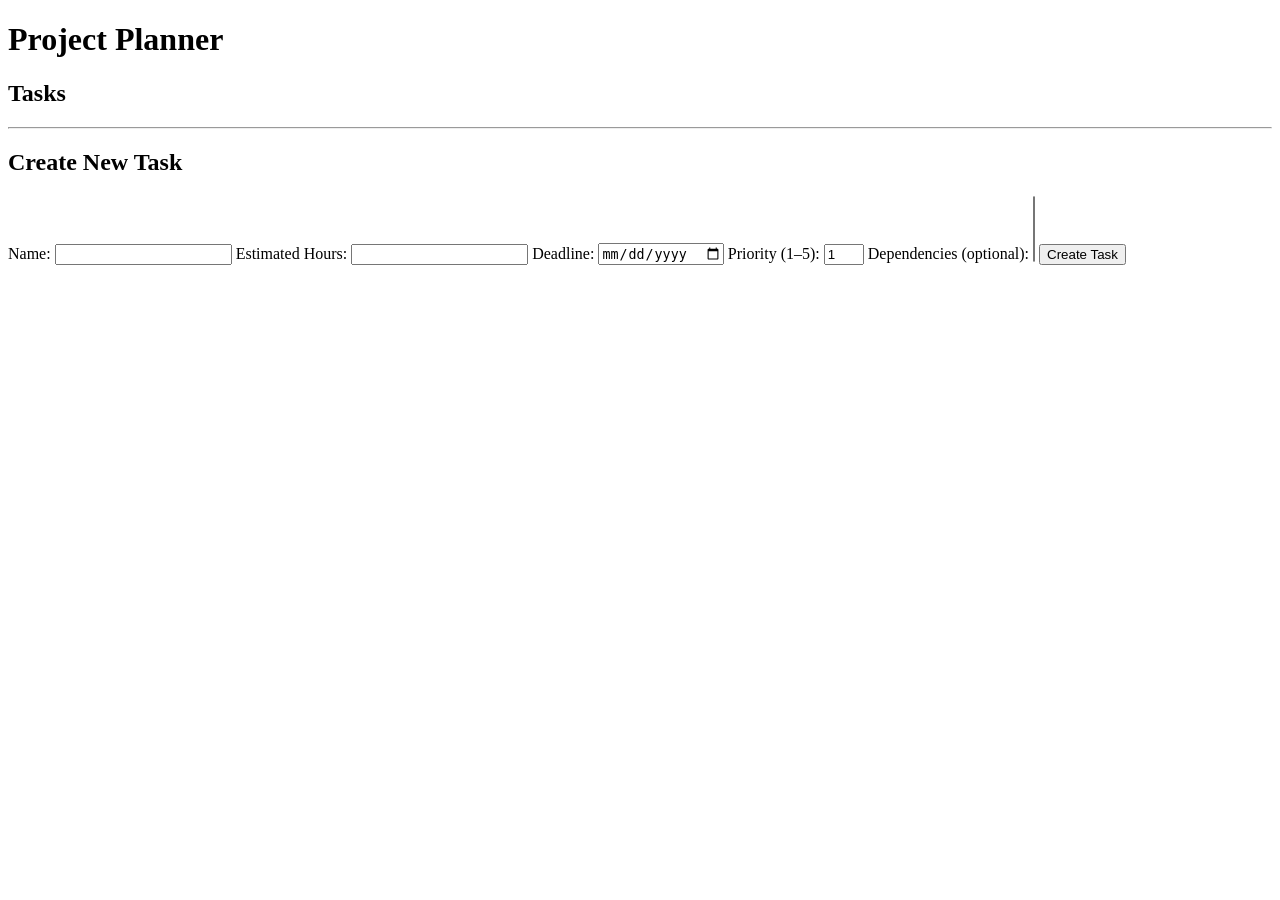
==== frontend/index.html @ 1314a212 "added create task" ====
<!DOCTYPE html>
<html lang="no">
<head>
    <meta charset="UTF-8">
    <title>Project Planner</title>
    <link rel="stylesheet" href="styles.css">
    <script src="app.js" defer></script>
</head>

<body>

    <header>
        <h1>Project Planner</h1>
    </header>

    <main>

        <!-- Task List Section -->
        <section id="task-list-section">
            <h2>Tasks</h2>
            <div id="task-list">
                <!-- Tasks will be inserted here by app.js -->
            </div>
        </section>

        <hr>

        <!-- Create Task Section -->
        <section id="create-task-section">
            <h2>Create New Task</h2>

            <form id="task-form">

                <label for="task-name">Name:</label>
                <input type="text" id="task-name" required>

                <label for="task-hours">Estimated Hours:</label>
                <input type="number" id="task-hours" required>

                <label for="task-deadline">Deadline:</label>
                <input type="date" id="task-deadline" required>

                <label for="task-priority">Priority (1–5):</label>
                <input type="number" id="task-priority" min="1" max="5" value="1" required>

                <label for="task-dependencies">Dependencies (optional):</label>
                <select id="task-dependencies" multiple>
                    <!-- Options will be added dynamically -->
                </select>

                <button type="submit">Create Task</button>
            </form>

            <p id="response"></p>
        </section>

    </main>

</body>
</html>
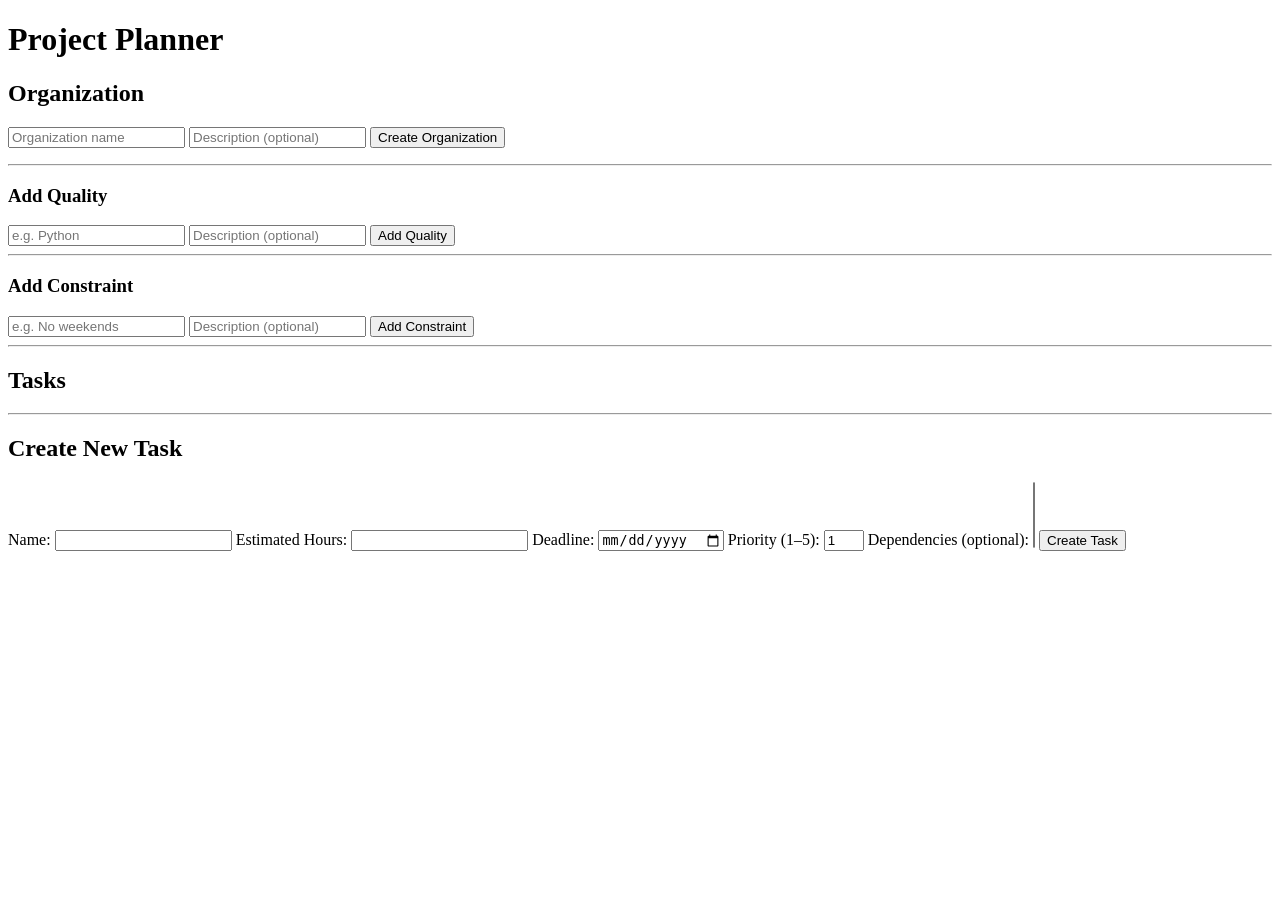
==== commit 44037dd5: "Add organization management features and update UI" ====
--- a/frontend/index.html
+++ b/frontend/index.html
@@ -15,6 +15,43 @@
 
     <main>
 
+        <!-- Organization Section -->
+<section id="org-section">
+    <h2>Organization</h2>
+
+    <!-- Create org -->
+    <div>
+        <input type="text" id="org-name" placeholder="Organization name">
+        <input type="text" id="org-desc" placeholder="Description (optional)">
+        <button onclick="createOrganization()">Create Organization</button>
+        <p id="org-response"></p>
+    </div>
+
+    <!-- Current org status -->
+    <div id="org-status"></div>
+
+    <hr>
+
+    <!-- Add Quality -->
+    <div>
+        <h3>Add Quality</h3>
+        <input type="text" id="quality-name" placeholder="e.g. Python">
+        <input type="text" id="quality-desc" placeholder="Description (optional)">
+        <button onclick="addQuality()">Add Quality</button>
+    </div>
+
+    <hr>
+
+    <!-- Add Constraint -->
+    <div>
+        <h3>Add Constraint</h3>
+        <input type="text" id="constraint-name" placeholder="e.g. No weekends">
+        <input type="text" id="constraint-desc" placeholder="Description (optional)">
+        <button onclick="addConstraint()">Add Constraint</button>
+    </div>
+</section>
+
+<hr>
         <!-- Task List Section -->
         <section id="task-list-section">
             <h2>Tasks</h2>
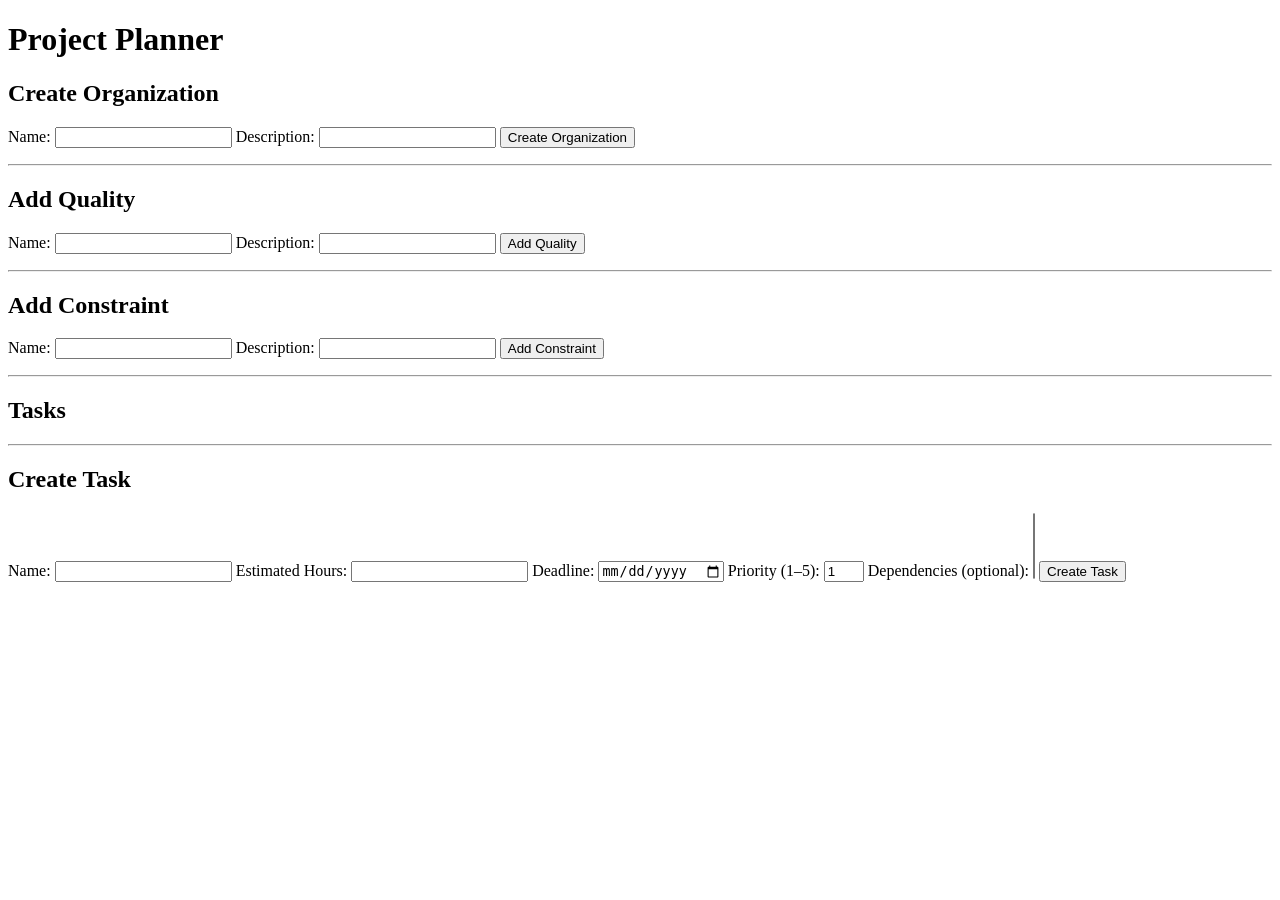
==== commit d92e4c8f: "endret struktur på create org" ====
--- a/frontend/index.html
+++ b/frontend/index.html
@@ -15,56 +15,74 @@
 
     <main>
 
-        <!-- Organization Section -->
-<section id="org-section">
-    <h2>Organization</h2>
+        <!-- Create Organization -->
+        <section id="create-organization-section">
+            <h2>Create Organization</h2>
 
-    <!-- Create org -->
-    <div>
-        <input type="text" id="org-name" placeholder="Organization name">
-        <input type="text" id="org-desc" placeholder="Description (optional)">
-        <button onclick="createOrganization()">Create Organization</button>
-        <p id="org-response"></p>
-    </div>
+            <form id="organization-form">
+                <label for="org-name">Name:</label>
+                <input type="text" id="org-name" required>
 
-    <!-- Current org status -->
-    <div id="org-status"></div>
+                <label for="org-description">Description:</label>
+                <input type="text" id="org-description">
 
-    <hr>
+                <button type="submit">Create Organization</button>
+            </form>
 
-    <!-- Add Quality -->
-    <div>
-        <h3>Add Quality</h3>
-        <input type="text" id="quality-name" placeholder="e.g. Python">
-        <input type="text" id="quality-desc" placeholder="Description (optional)">
-        <button onclick="addQuality()">Add Quality</button>
-    </div>
-
-    <hr>
-
-    <!-- Add Constraint -->
-    <div>
-        <h3>Add Constraint</h3>
-        <input type="text" id="constraint-name" placeholder="e.g. No weekends">
-        <input type="text" id="constraint-desc" placeholder="Description (optional)">
-        <button onclick="addConstraint()">Add Constraint</button>
-    </div>
-</section>
-
-<hr>
-        <!-- Task List Section -->
-        <section id="task-list-section">
-            <h2>Tasks</h2>
-            <div id="task-list">
-                <!-- Tasks will be inserted here by app.js -->
-            </div>
+            <p id="org-response"></p>
         </section>
 
         <hr>
 
-        <!-- Create Task Section -->
+        <!-- Add Qualities -->
+        <section id="add-quality-section">
+            <h2>Add Quality</h2>
+
+            <form id="quality-form">
+                <label for="quality-name">Name:</label>
+                <input type="text" id="quality-name" required>
+
+                <label for="quality-description">Description:</label>
+                <input type="text" id="quality-description">
+
+                <button type="submit">Add Quality</button>
+            </form>
+
+            <p id="quality-response"></p>
+        </section>
+
+        <hr>
+
+        <!-- Add Constraints -->
+        <section id="add-constraint-section">
+            <h2>Add Constraint</h2>
+
+            <form id="constraint-form">
+                <label for="constraint-name">Name:</label>
+                <input type="text" id="constraint-name" required>
+
+                <label for="constraint-description">Description:</label>
+                <input type="text" id="constraint-description">
+
+                <button type="submit">Add Constraint</button>
+            </form>
+
+            <p id="constraint-response"></p>
+        </section>
+
+        <hr>
+
+        <!-- Task List -->
+        <section id="task-list-section">
+            <h2>Tasks</h2>
+            <div id="task-list"></div>
+        </section>
+
+        <hr>
+
+        <!-- Create Task -->
         <section id="create-task-section">
-            <h2>Create New Task</h2>
+            <h2>Create Task</h2>
 
             <form id="task-form">
 
@@ -81,14 +99,12 @@
                 <input type="number" id="task-priority" min="1" max="5" value="1" required>
 
                 <label for="task-dependencies">Dependencies (optional):</label>
-                <select id="task-dependencies" multiple>
-                    <!-- Options will be added dynamically -->
-                </select>
+                <select id="task-dependencies" multiple></select>
 
                 <button type="submit">Create Task</button>
             </form>
 
-            <p id="response"></p>
+            <p id="task-response"></p>
         </section>
 
     </main>
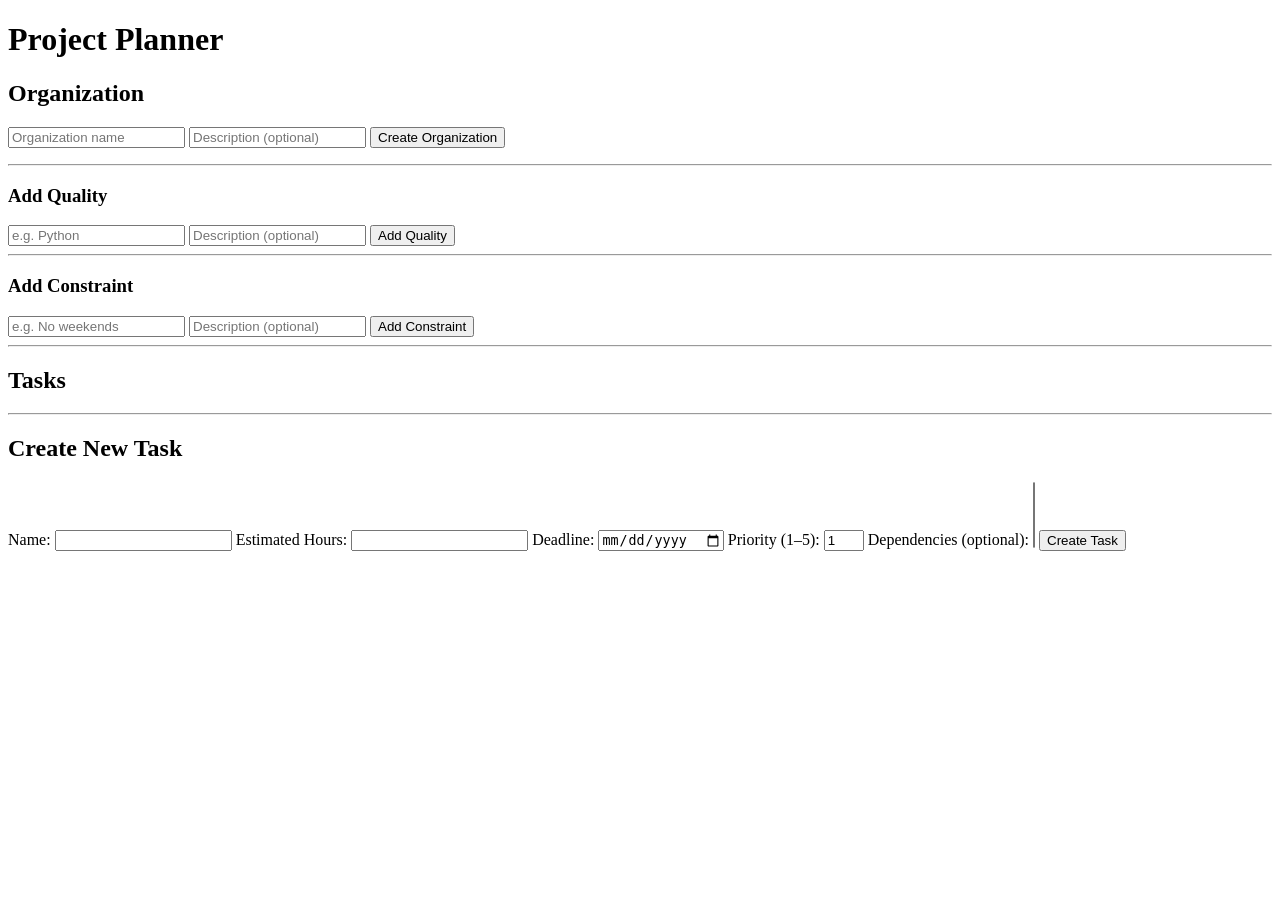
==== commit 059d572c: "Implement organization creation and management features" ====
--- a/frontend/index.html
+++ b/frontend/index.html
@@ -15,74 +15,56 @@
 
     <main>
 
-        <!-- Create Organization -->
-        <section id="create-organization-section">
-            <h2>Create Organization</h2>
+        <!-- Organization Section -->
+<section id="org-section">
+    <h2>Organization</h2>
 
-            <form id="organization-form">
-                <label for="org-name">Name:</label>
-                <input type="text" id="org-name" required>
+    <!-- Create org -->
+    <div>
+        <input type="text" id="org-name" placeholder="Organization name">
+        <input type="text" id="org-description" placeholder="Description (optional)">
+        <button onclick="createOrganization()">Create Organization</button>
+        <p id="org-response"></p>
+    </div>
 
-                <label for="org-description">Description:</label>
-                <input type="text" id="org-description">
+    <!-- Current org status -->
+    <div id="org-status"></div>
 
-                <button type="submit">Create Organization</button>
-            </form>
+    <hr>
 
-            <p id="org-response"></p>
+    <!-- Add Quality -->
+    <div>
+        <h3>Add Quality</h3>
+        <input type="text" id="quality-name" placeholder="e.g. Python">
+        <input type="text" id="quality-desc" placeholder="Description (optional)">
+        <button onclick="addQuality()">Add Quality</button>
+    </div>
+
+    <hr>
+
+    <!-- Add Constraint -->
+    <div>
+        <h3>Add Constraint</h3>
+        <input type="text" id="constraint-name" placeholder="e.g. No weekends">
+        <input type="text" id="constraint-desc" placeholder="Description (optional)">
+        <button onclick="addConstraint()">Add Constraint</button>
+    </div>
+</section>
+
+<hr>
+        <!-- Task List Section -->
+        <section id="task-list-section">
+            <h2>Tasks</h2>
+            <div id="task-list">
+                <!-- Tasks will be inserted here by app.js -->
+            </div>
         </section>
 
         <hr>
 
-        <!-- Add Qualities -->
-        <section id="add-quality-section">
-            <h2>Add Quality</h2>
-
-            <form id="quality-form">
-                <label for="quality-name">Name:</label>
-                <input type="text" id="quality-name" required>
-
-                <label for="quality-description">Description:</label>
-                <input type="text" id="quality-description">
-
-                <button type="submit">Add Quality</button>
-            </form>
-
-            <p id="quality-response"></p>
-        </section>
-
-        <hr>
-
-        <!-- Add Constraints -->
-        <section id="add-constraint-section">
-            <h2>Add Constraint</h2>
-
-            <form id="constraint-form">
-                <label for="constraint-name">Name:</label>
-                <input type="text" id="constraint-name" required>
-
-                <label for="constraint-description">Description:</label>
-                <input type="text" id="constraint-description">
-
-                <button type="submit">Add Constraint</button>
-            </form>
-
-            <p id="constraint-response"></p>
-        </section>
-
-        <hr>
-
-        <!-- Task List -->
-        <section id="task-list-section">
-            <h2>Tasks</h2>
-            <div id="task-list"></div>
-        </section>
-
-        <hr>
-
-        <!-- Create Task -->
+        <!-- Create Task Section -->
         <section id="create-task-section">
-            <h2>Create Task</h2>
+            <h2>Create New Task</h2>
 
             <form id="task-form">
 
@@ -99,12 +81,14 @@
                 <input type="number" id="task-priority" min="1" max="5" value="1" required>
 
                 <label for="task-dependencies">Dependencies (optional):</label>
-                <select id="task-dependencies" multiple></select>
+                <select id="task-dependencies" multiple>
+                    <!-- Options will be added dynamically -->
+                </select>
 
                 <button type="submit">Create Task</button>
             </form>
 
-            <p id="task-response"></p>
+            <p id="response"></p>
         </section>
 
     </main>
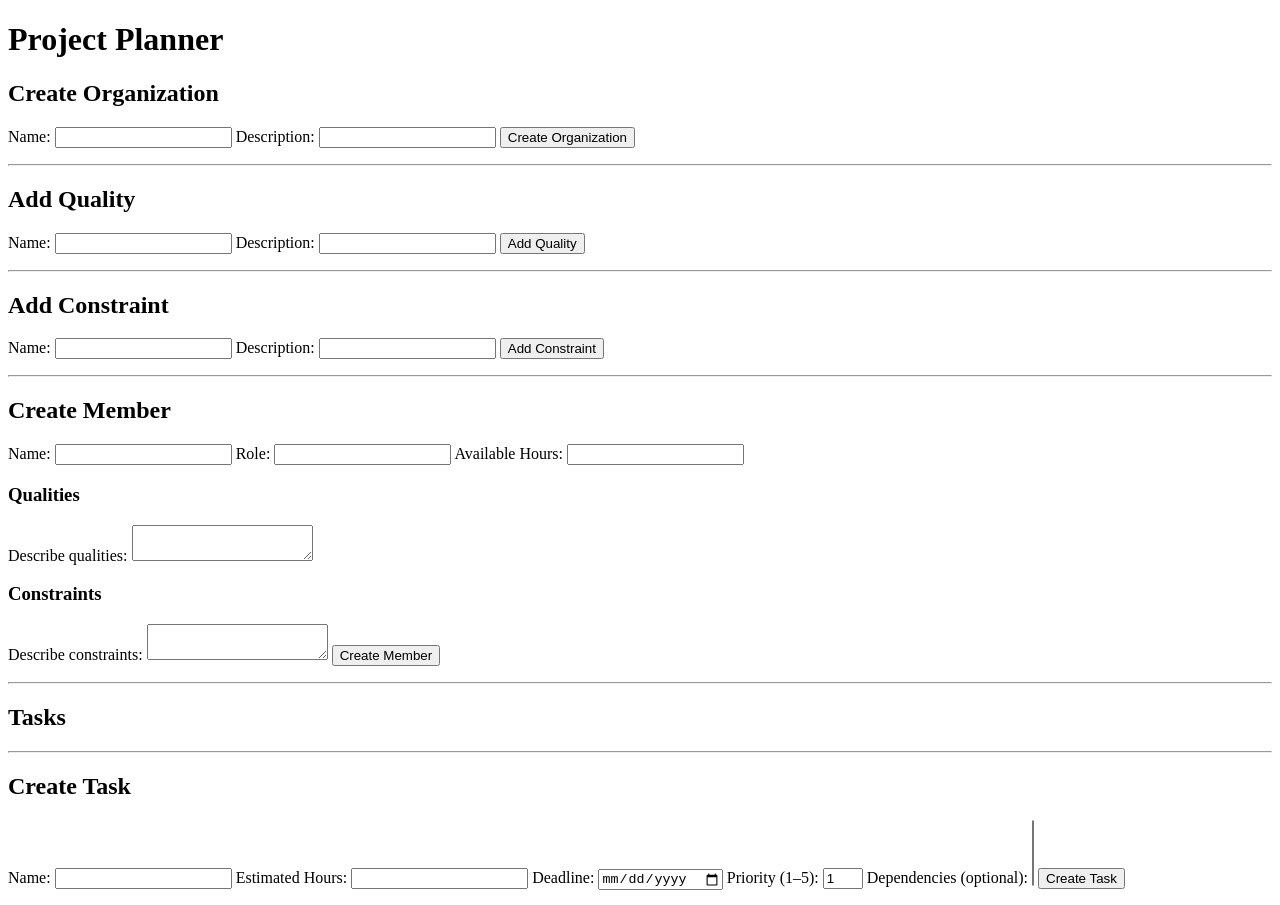
==== commit 6fb83156: "Create member" ====
--- a/frontend/index.html
+++ b/frontend/index.html
@@ -15,56 +15,108 @@
 
     <main>
 
-        <!-- Organization Section -->
-<section id="org-section">
-    <h2>Organization</h2>
+        <!-- Create Organization -->
+        <section id="create-organization-section">
+            <h2>Create Organization</h2>
 
-    <!-- Create org -->
-    <div>
-        <input type="text" id="org-name" placeholder="Organization name">
-        <input type="text" id="org-description" placeholder="Description (optional)">
-        <button onclick="createOrganization()">Create Organization</button>
-        <p id="org-response"></p>
-    </div>
+            <form id="organization-form">
+                <label for="org-name">Name:</label>
+                <input type="text" id="org-name" required>
 
-    <!-- Current org status -->
-    <div id="org-status"></div>
+                <label for="org-description">Description:</label>
+                <input type="text" id="org-description">
 
-    <hr>
+                <button type="submit">Create Organization</button>
+            </form>
 
-    <!-- Add Quality -->
-    <div>
-        <h3>Add Quality</h3>
-        <input type="text" id="quality-name" placeholder="e.g. Python">
-        <input type="text" id="quality-desc" placeholder="Description (optional)">
-        <button onclick="addQuality()">Add Quality</button>
-    </div>
-
-    <hr>
-
-    <!-- Add Constraint -->
-    <div>
-        <h3>Add Constraint</h3>
-        <input type="text" id="constraint-name" placeholder="e.g. No weekends">
-        <input type="text" id="constraint-desc" placeholder="Description (optional)">
-        <button onclick="addConstraint()">Add Constraint</button>
-    </div>
-</section>
-
-<hr>
-        <!-- Task List Section -->
-        <section id="task-list-section">
-            <h2>Tasks</h2>
-            <div id="task-list">
-                <!-- Tasks will be inserted here by app.js -->
-            </div>
+            <p id="org-response"></p>
         </section>
 
         <hr>
 
-        <!-- Create Task Section -->
+        <!-- Add Qualities -->
+        <section id="add-quality-section">
+            <h2>Add Quality</h2>
+
+            <form id="quality-form">
+                <label for="quality-name">Name:</label>
+                <input type="text" id="quality-name" required>
+
+                <label for="quality-description">Description:</label>
+                <input type="text" id="quality-description">
+
+                <button type="submit">Add Quality</button>
+            </form>
+
+            <p id="quality-response"></p>
+        </section>
+
+        <hr>
+
+        <!-- Add Constraints -->
+        <section id="add-constraint-section">
+            <h2>Add Constraint</h2>
+
+            <form id="constraint-form">
+                <label for="constraint-name">Name:</label>
+                <input type="text" id="constraint-name" required>
+
+                <label for="constraint-description">Description:</label>
+                <input type="text" id="constraint-description">
+
+                <button type="submit">Add Constraint</button>
+            </form>
+
+            <p id="constraint-response"></p>
+        </section>
+
+
+        <hr>
+        <!-- Add Members -->
+        <section id="add-member-section">
+            <h2>Create Member</h2>
+
+            <form id="member-form">
+                <label for="member-name">Name:</label>
+                <input type="text" id="member-name" required>
+
+                <label for="member-role">Role:</label>
+                <input type="text" id="member-role" required>
+
+                <label for="member-hours">Available Hours:</label>
+                <input type="number" id="member-hours" required>
+
+                <h3>Qualities</h3>
+                <label for="member-qualities">Describe qualities:</label>
+                <textarea id="member-qualities"></textarea>
+
+                <h3>Constraints</h3>
+                <label for="member-constraints">Describe constraints:</label>
+                <textarea id="member-constraints"></textarea>
+
+                <button type="submit">Create Member</button>
+            </form>
+
+            <p id="member-response"></p>
+
+            <ul id="member-list"></ul>
+        </section>
+
+        <hr>
+
+        
+
+        <!-- Task List -->
+        <section id="task-list-section">
+            <h2>Tasks</h2>
+            <div id="task-list"></div>
+        </section>
+
+        <hr>
+
+        <!-- Create Task -->
         <section id="create-task-section">
-            <h2>Create New Task</h2>
+            <h2>Create Task</h2>
 
             <form id="task-form">
 
@@ -81,14 +133,12 @@
                 <input type="number" id="task-priority" min="1" max="5" value="1" required>
 
                 <label for="task-dependencies">Dependencies (optional):</label>
-                <select id="task-dependencies" multiple>
-                    <!-- Options will be added dynamically -->
-                </select>
+                <select id="task-dependencies" multiple></select>
 
                 <button type="submit">Create Task</button>
             </form>
 
-            <p id="response"></p>
+            <p id="task-response"></p>
         </section>
 
     </main>
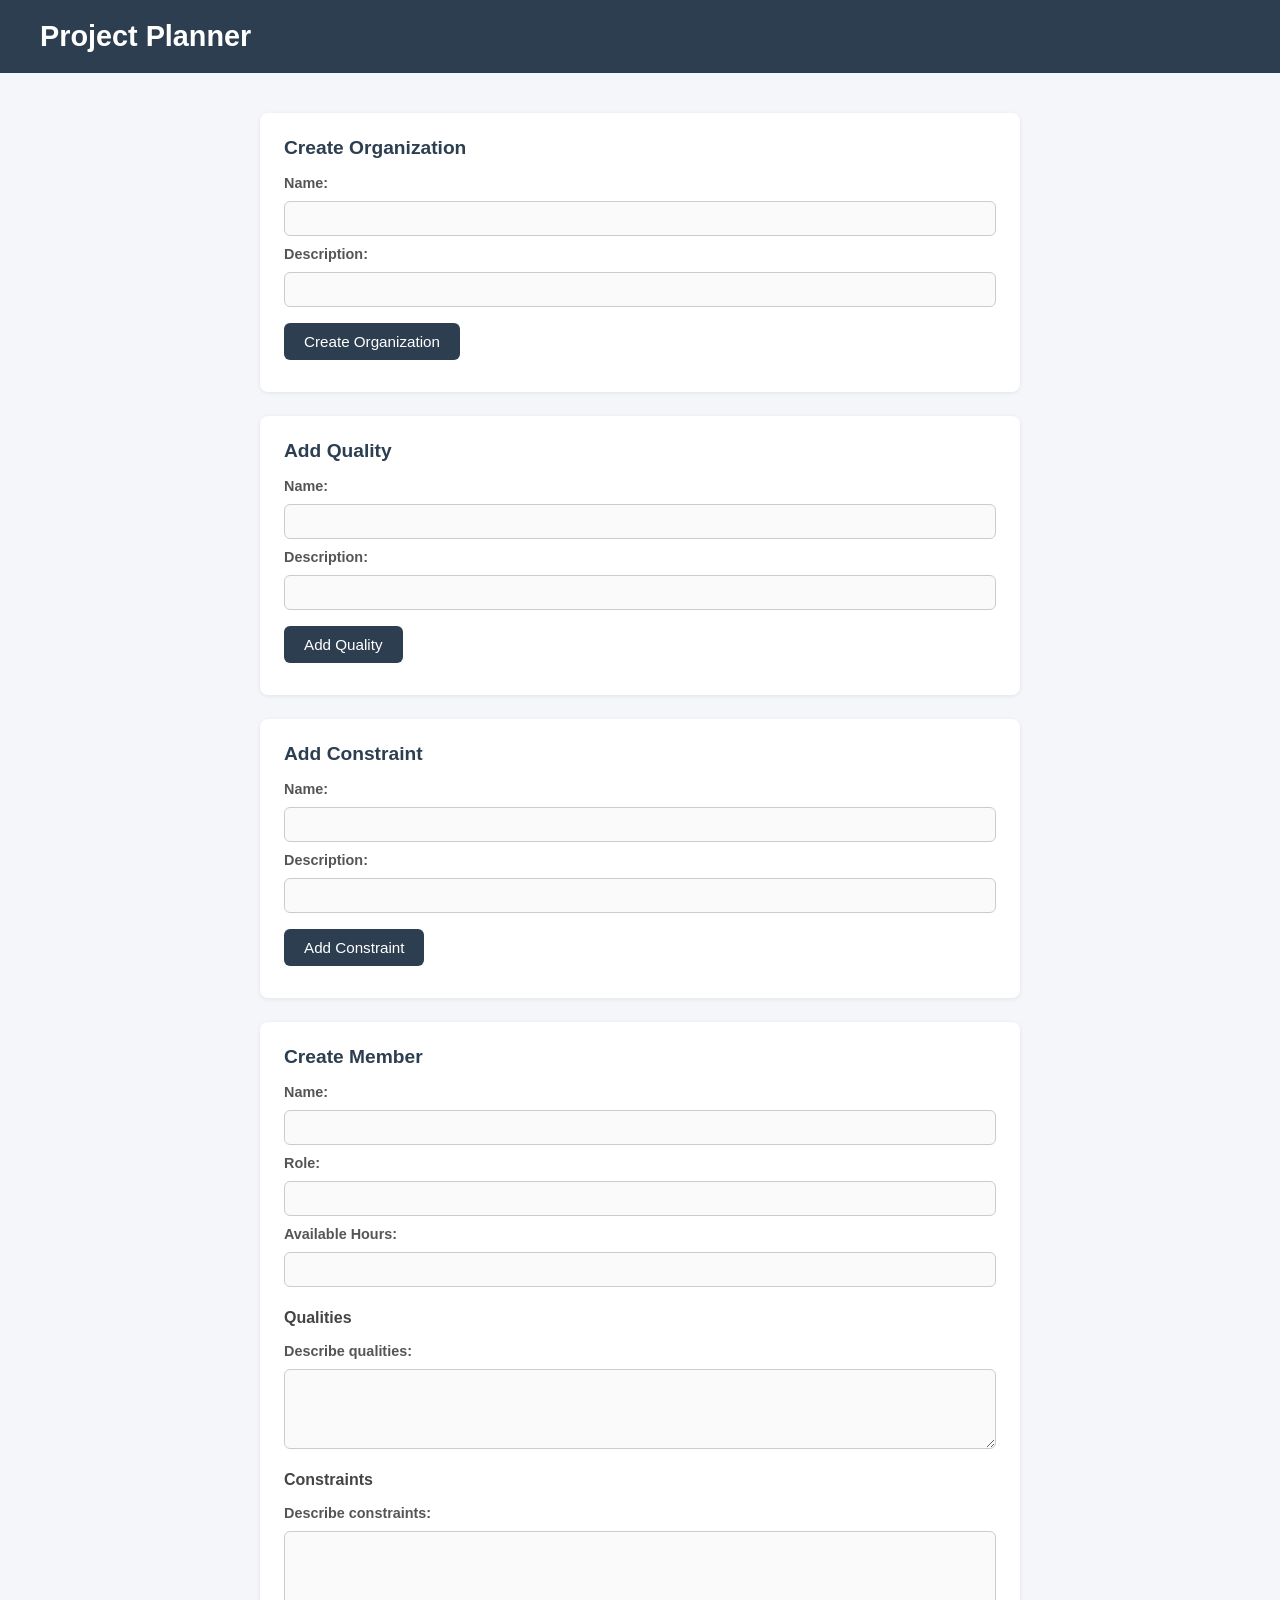
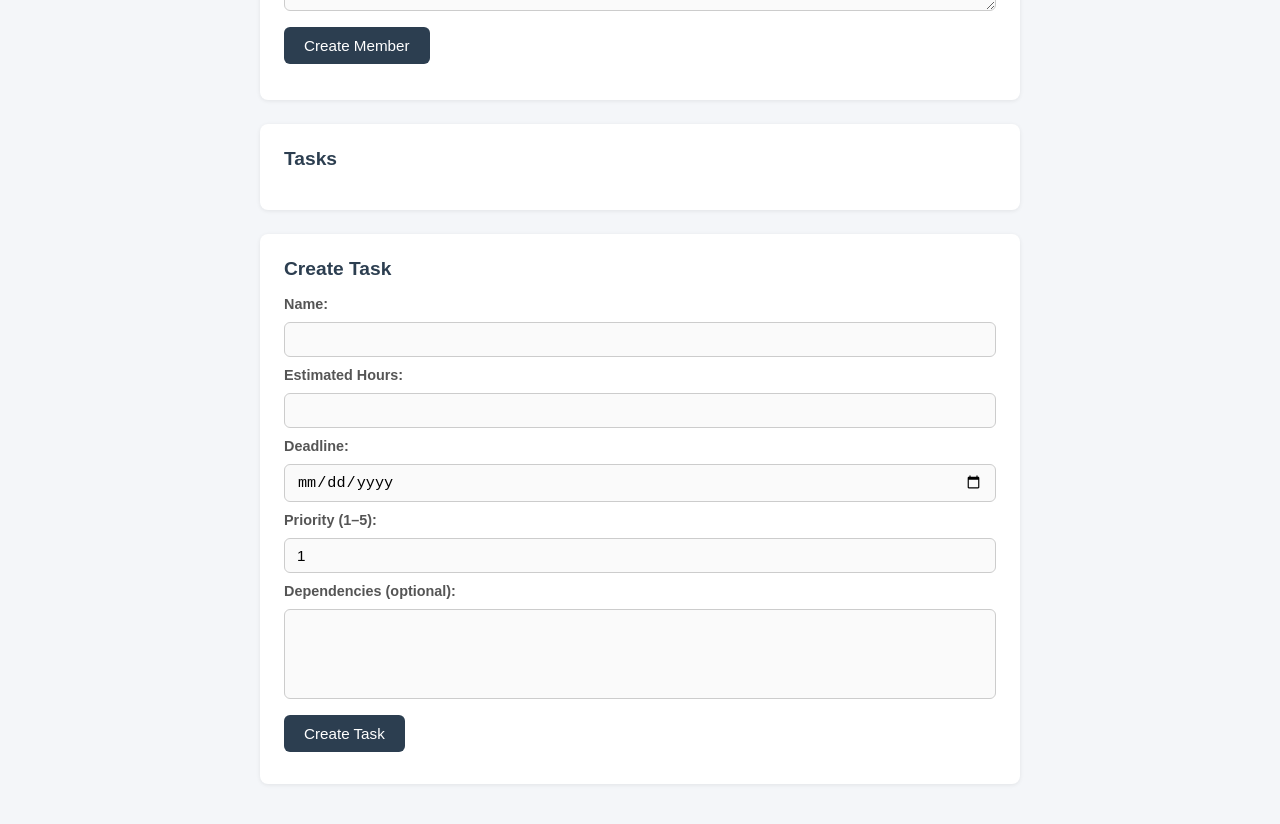
==== commit 2dc7f882: "org" ====
--- a/frontend/index.html
+++ b/frontend/index.html
@@ -144,4 +144,4 @@
     </main>
 
 </body>
-</html>
+</html>
--- a/frontend/styles.css
+++ b/frontend/styles.css
@@ -0,0 +1,129 @@
+* {
+    box-sizing: border-box;
+    margin: 0;
+    padding: 0;
+}
+
+body {
+    font-family: 'Segoe UI', sans-serif;
+    background-color: #f4f6f9;
+    color: #333;
+}
+
+header {
+    background-color: #2c3e50;
+    color: white;
+    padding: 20px 40px;
+}
+
+header h1 {
+    font-size: 1.8rem;
+}
+
+main {
+    max-width: 800px;
+    margin: 40px auto;
+    padding: 0 20px;
+}
+
+section {
+    background: white;
+    border-radius: 8px;
+    padding: 24px;
+    margin-bottom: 24px;
+    box-shadow: 0 1px 4px rgba(0,0,0,0.08);
+}
+
+h2 {
+    font-size: 1.2rem;
+    margin-bottom: 16px;
+    color: #2c3e50;
+}
+
+h3 {
+    font-size: 1rem;
+    margin: 12px 0 6px;
+    color: #444;
+}
+
+/* Stack all form fields vertically */
+form {
+    display: flex;
+    flex-direction: column;
+    gap: 10px;
+}
+
+label {
+    font-weight: 600;
+    font-size: 0.9rem;
+    color: #555;
+}
+
+input[type="text"],
+input[type="number"],
+input[type="date"],
+textarea,
+select {
+    width: 100%;
+    padding: 8px 12px;
+    border: 1px solid #ccc;
+    border-radius: 6px;
+    font-size: 0.95rem;
+    background: #fafafa;
+}
+
+select[multiple] {
+    height: 90px;
+}
+
+textarea {
+    height: 80px;
+    resize: vertical;
+}
+
+button {
+    margin-top: 6px;
+    padding: 10px 20px;
+    background-color: #2c3e50;
+    color: white;
+    border: none;
+    border-radius: 6px;
+    font-size: 0.95rem;
+    cursor: pointer;
+    width: fit-content;
+}
+
+button:hover {
+    background-color: #3d5166;
+}
+
+/* Response messages */
+p[id$="-response"] {
+    margin-top: 8px;
+    font-size: 0.9rem;
+}
+
+/* Task cards in the task list */
+.task-item {
+    background: #f0f4f8;
+    border-left: 4px solid #2c3e50;
+    border-radius: 4px;
+    padding: 12px 16px;
+    margin-bottom: 10px;
+    font-size: 0.9rem;
+    line-height: 1.7;
+}
+
+ul#member-list {
+    margin-top: 12px;
+    padding-left: 16px;
+}
+
+ul#member-list li {
+    font-size: 0.9rem;
+    margin-bottom: 4px;
+}
+
+hr {
+    display: none; /* sections already have spacing, hr is redundant */
+}
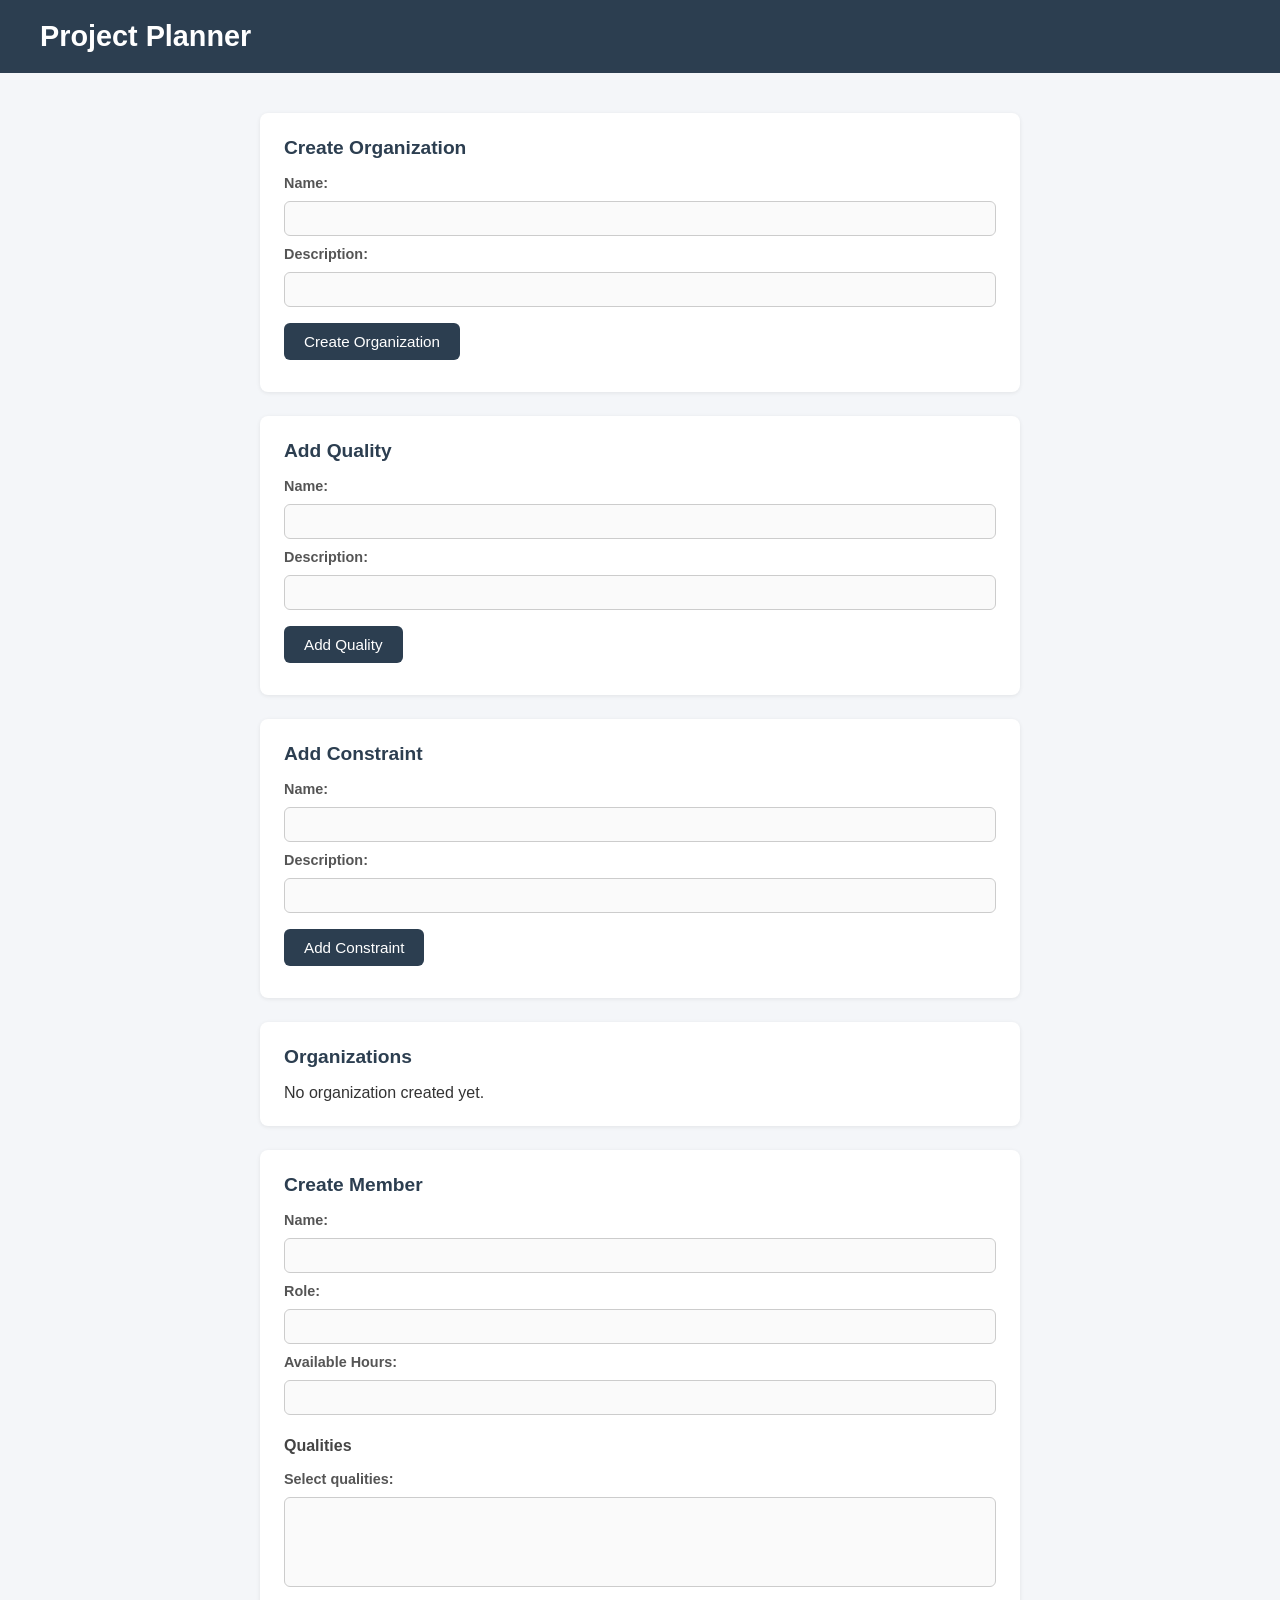
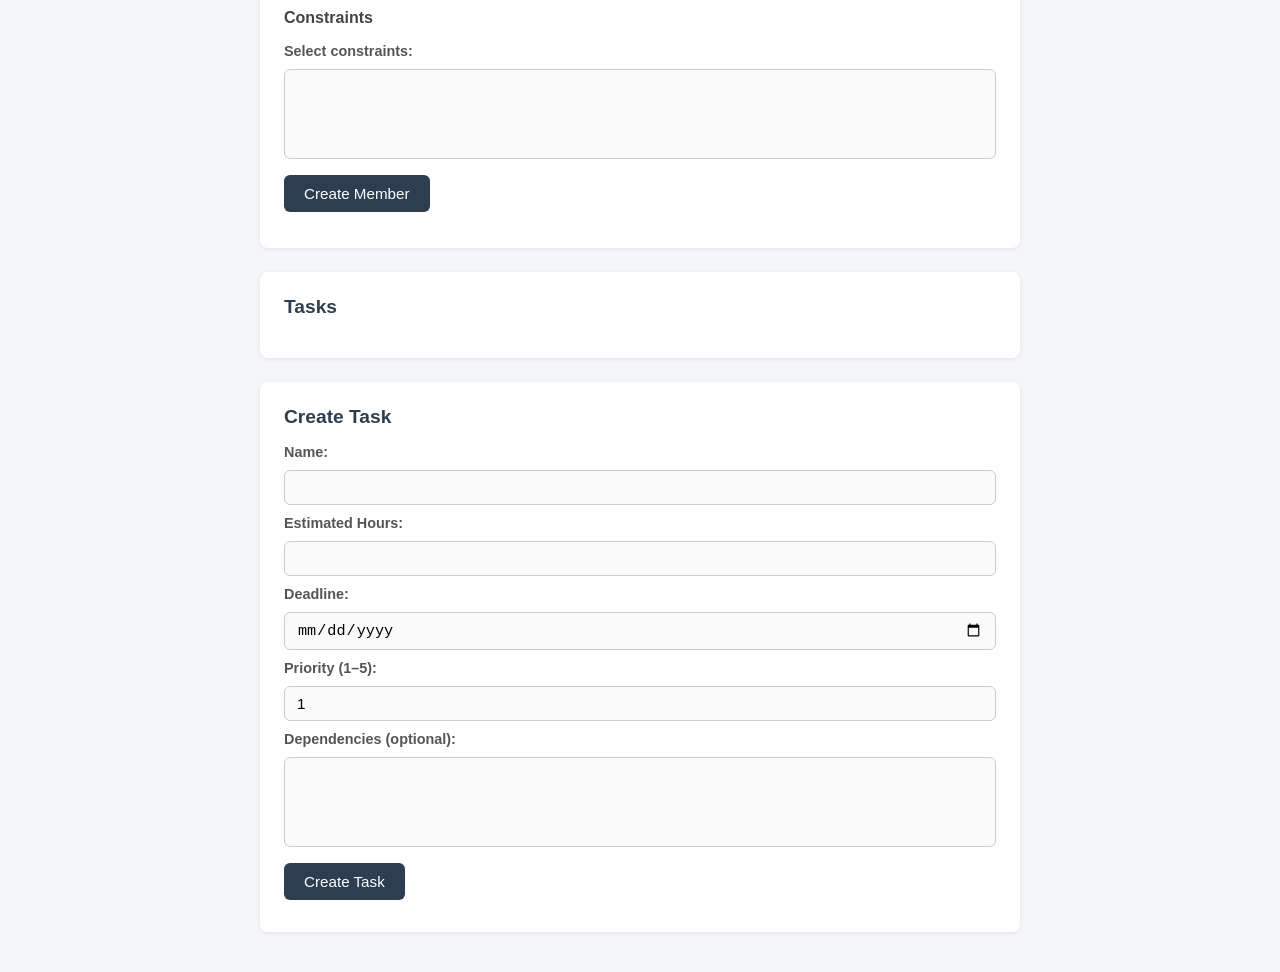
==== commit ec8bae67: "Fikset organisasjoner/select for qualities-constraints" ====
--- a/frontend/index.html
+++ b/frontend/index.html
@@ -70,6 +70,11 @@
             <p id="constraint-response"></p>
         </section>
 
+        <section id="organization-list-section">
+            <h2>Organizations</h2>
+            <div id="organization-list"></div>
+        </section>
+
 
         <hr>
         <!-- Add Members -->
@@ -87,12 +92,12 @@
                 <input type="number" id="member-hours" required>
 
                 <h3>Qualities</h3>
-                <label for="member-qualities">Describe qualities:</label>
-                <textarea id="member-qualities"></textarea>
+                <label for="member-qualities">Select qualities:</label>
+                <select id="member-qualities" multiple></select>
 
                 <h3>Constraints</h3>
-                <label for="member-constraints">Describe constraints:</label>
-                <textarea id="member-constraints"></textarea>
+                <label for="member-constraints">Select constraints:</label>
+                <select id="member-constraints" multiple></select>
 
                 <button type="submit">Create Member</button>
             </form>
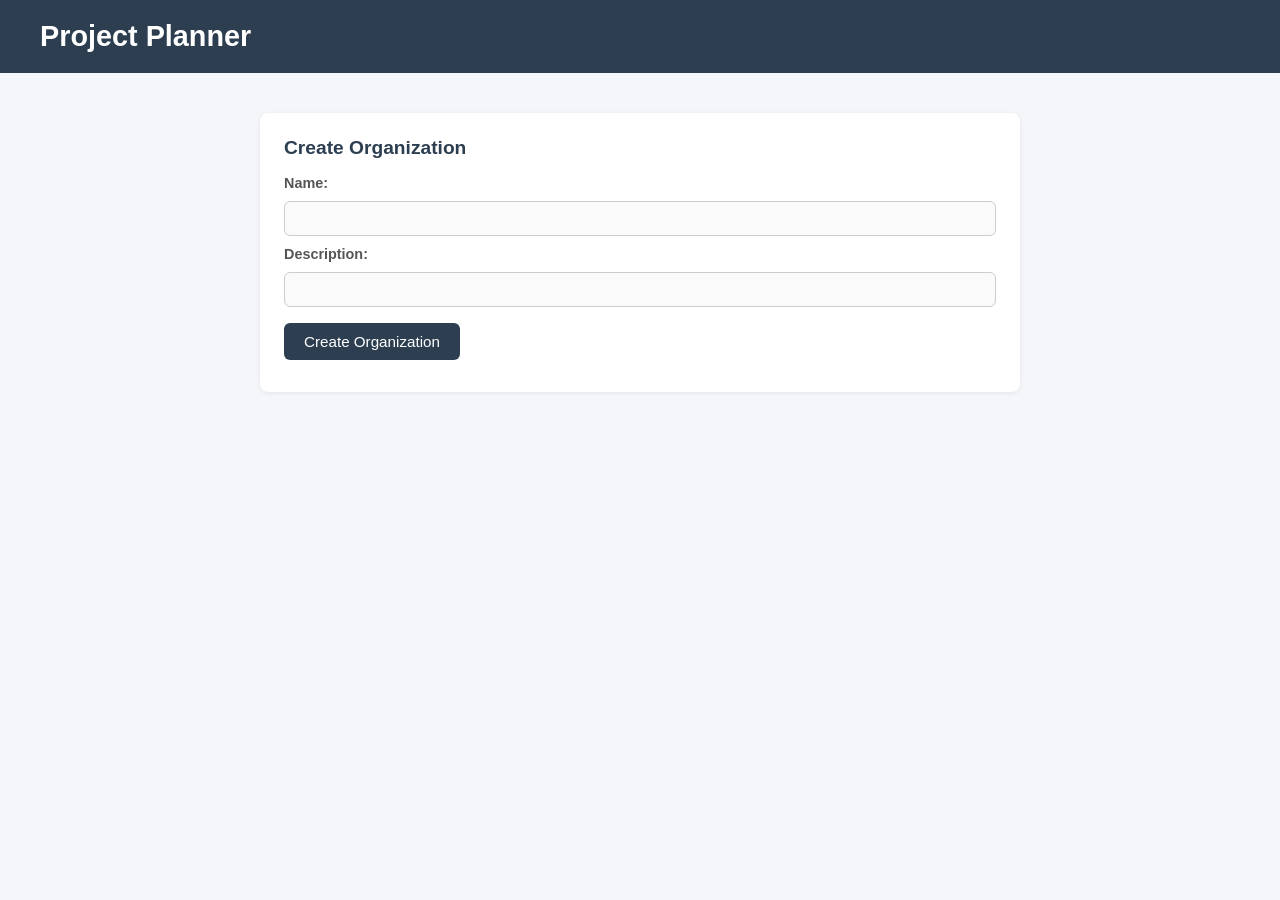
==== commit e9dd89f4: "fixed api and frontend to connect the pages" ====
--- a/frontend/index.html
+++ b/frontend/index.html
@@ -9,144 +9,36 @@
 
 <body>
 
-    <header>
-        <h1>Project Planner</h1>
-    </header>
+<header>
+    <h1>Project Planner</h1>
+</header>
 
-    <main>
+<main>
 
-        <!-- Create Organization -->
-        <section id="create-organization-section">
-            <h2>Create Organization</h2>
+    <!-- Create Organization -->
+    <section id="create-organization-section">
+        <h2>Create Organization</h2>
 
-            <form id="organization-form">
-                <label for="org-name">Name:</label>
-                <input type="text" id="org-name" required>
+        <form id="organization-form">
+            <label for="org-name">Name:</label>
+            <input type="text" id="org-name" required>
 
-                <label for="org-description">Description:</label>
-                <input type="text" id="org-description">
+            <label for="org-description">Description:</label>
+            <input type="text" id="org-description">
 
-                <button type="submit">Create Organization</button>
-            </form>
+            <button type="submit">Create Organization</button>
+        </form>
 
-            <p id="org-response"></p>
-        </section>
+        <p id="org-response"></p>
+    </section>
 
-        <hr>
+    <section id="organization-entry" style="display:none;">
+        <h2>Organization</h2>
+        <div id="org-card"></div>
+        <button id="open-org-btn" class="primary-btn">Open Organization</button>
+    </section>
 
-        <!-- Add Qualities -->
-        <section id="add-quality-section">
-            <h2>Add Quality</h2>
-
-            <form id="quality-form">
-                <label for="quality-name">Name:</label>
-                <input type="text" id="quality-name" required>
-
-                <label for="quality-description">Description:</label>
-                <input type="text" id="quality-description">
-
-                <button type="submit">Add Quality</button>
-            </form>
-
-            <p id="quality-response"></p>
-        </section>
-
-        <hr>
-
-        <!-- Add Constraints -->
-        <section id="add-constraint-section">
-            <h2>Add Constraint</h2>
-
-            <form id="constraint-form">
-                <label for="constraint-name">Name:</label>
-                <input type="text" id="constraint-name" required>
-
-                <label for="constraint-description">Description:</label>
-                <input type="text" id="constraint-description">
-
-                <button type="submit">Add Constraint</button>
-            </form>
-
-            <p id="constraint-response"></p>
-        </section>
-
-        <section id="organization-list-section">
-            <h2>Organizations</h2>
-            <div id="organization-list"></div>
-        </section>
-
-
-        <hr>
-        <!-- Add Members -->
-        <section id="add-member-section">
-            <h2>Create Member</h2>
-
-            <form id="member-form">
-                <label for="member-name">Name:</label>
-                <input type="text" id="member-name" required>
-
-                <label for="member-role">Role:</label>
-                <input type="text" id="member-role" required>
-
-                <label for="member-hours">Available Hours:</label>
-                <input type="number" id="member-hours" required>
-
-                <h3>Qualities</h3>
-                <label for="member-qualities">Select qualities:</label>
-                <select id="member-qualities" multiple></select>
-
-                <h3>Constraints</h3>
-                <label for="member-constraints">Select constraints:</label>
-                <select id="member-constraints" multiple></select>
-
-                <button type="submit">Create Member</button>
-            </form>
-
-            <p id="member-response"></p>
-
-            <ul id="member-list"></ul>
-        </section>
-
-        <hr>
-
-        
-
-        <!-- Task List -->
-        <section id="task-list-section">
-            <h2>Tasks</h2>
-            <div id="task-list"></div>
-        </section>
-
-        <hr>
-
-        <!-- Create Task -->
-        <section id="create-task-section">
-            <h2>Create Task</h2>
-
-            <form id="task-form">
-
-                <label for="task-name">Name:</label>
-                <input type="text" id="task-name" required>
-
-                <label for="task-hours">Estimated Hours:</label>
-                <input type="number" id="task-hours" required>
-
-                <label for="task-deadline">Deadline:</label>
-                <input type="date" id="task-deadline" required>
-
-                <label for="task-priority">Priority (1–5):</label>
-                <input type="number" id="task-priority" min="1" max="5" value="1" required>
-
-                <label for="task-dependencies">Dependencies (optional):</label>
-                <select id="task-dependencies" multiple></select>
-
-                <button type="submit">Create Task</button>
-            </form>
-
-            <p id="task-response"></p>
-        </section>
-
-    </main>
+</main>
 
 </body>
-</html>+</html>
